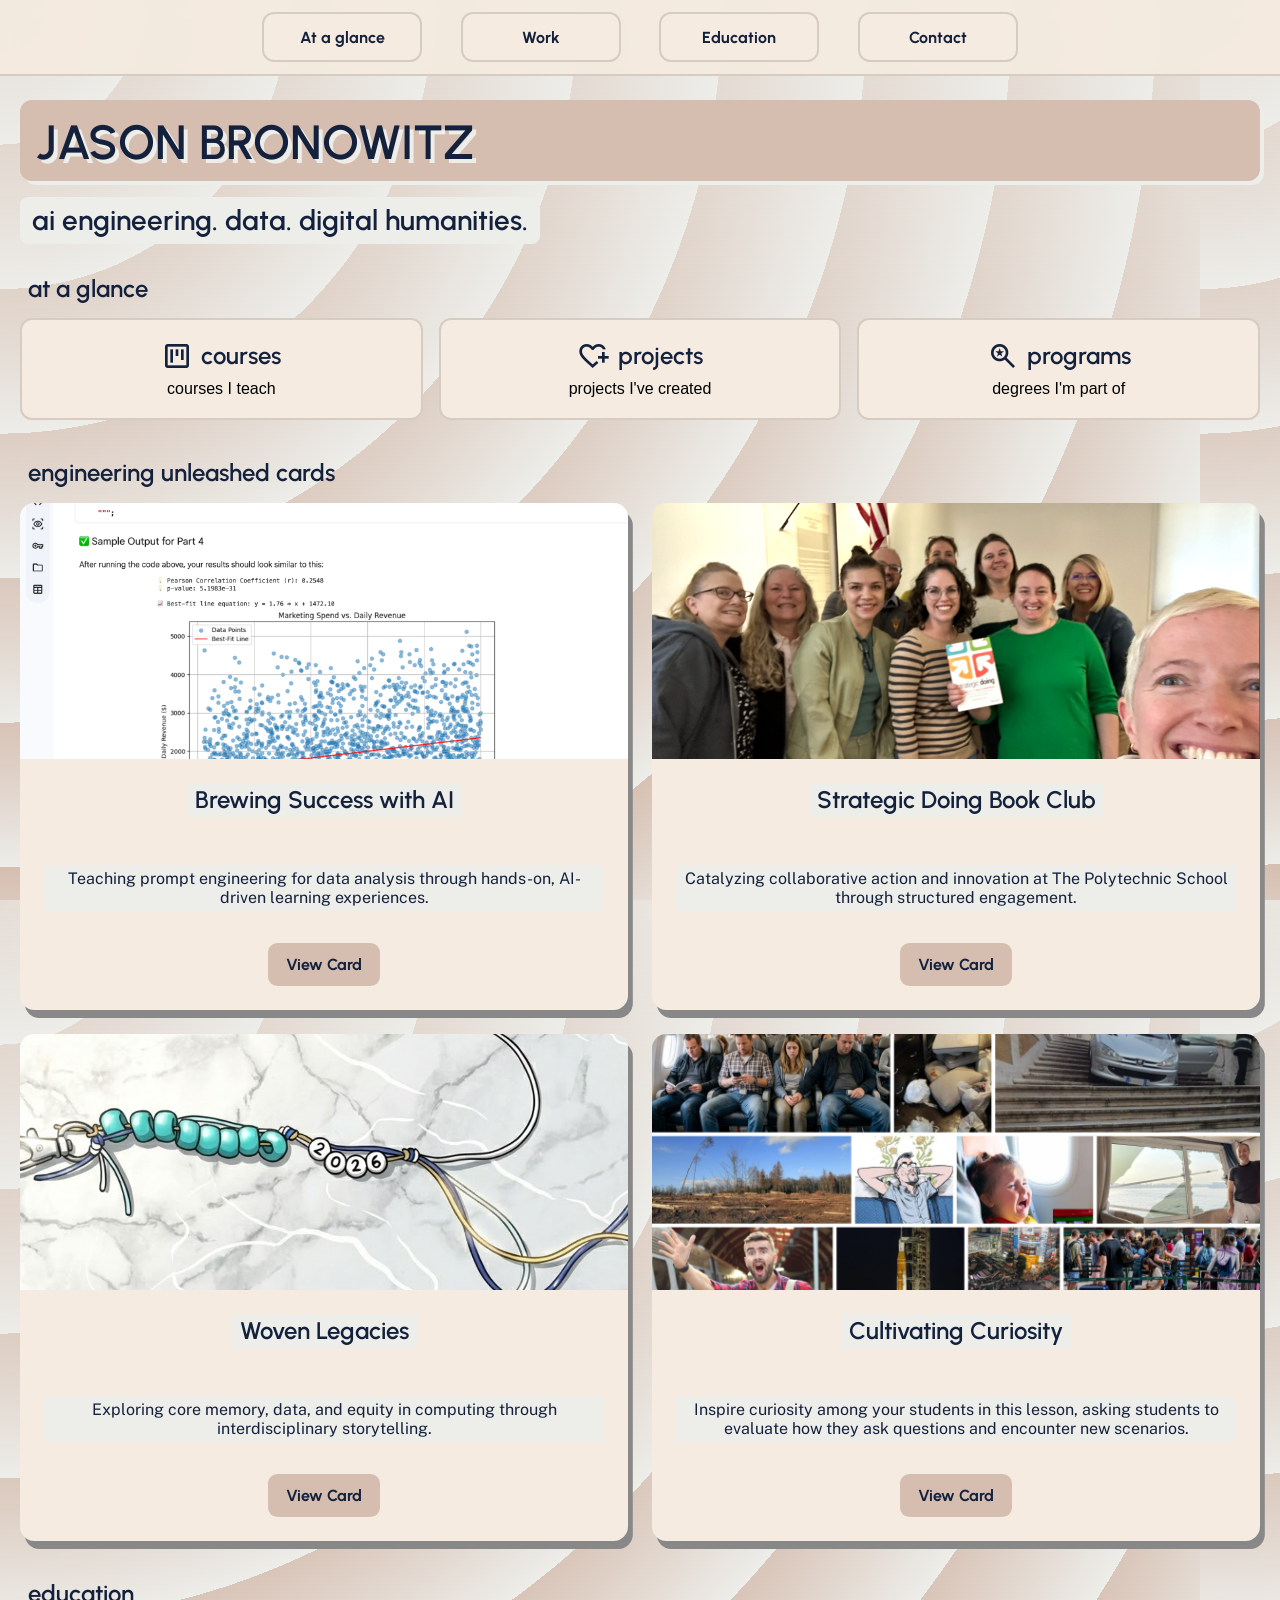
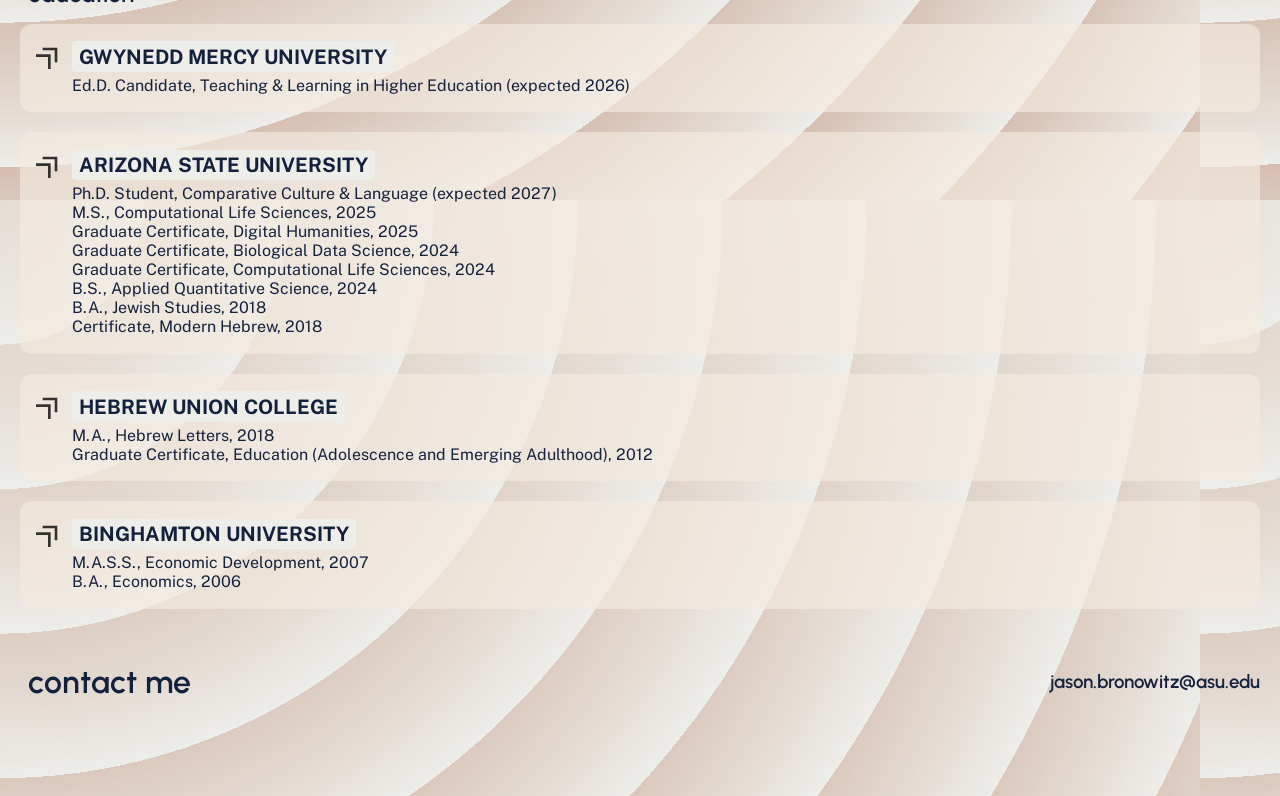
==== Week6/cards.html @ cd2df5f9 "Add files via upload" ====
<!DOCTYPE html>
<html lang="en">
<head>
    <meta charset="UTF-8">
    <meta name="viewport" content="width=device-width, initial-scale=1.0">
    <title>JASON BRONOWITZ // PORTFOLIO</title>

    <style>
        @import url('https://fonts.googleapis.com/css2?family=Public+Sans:ital,wght@0,100..900;1,100..900&family=Urbanist:ital,wght@0,100..900;1,100..900&display=swap');
        @import url('https://fonts.googleapis.com/css2?family=Material+Symbols+Outlined');
    </style>

    <link rel="stylesheet" href="./styles.css">
</head>
<body>
    <nav class="stickyNav" aria-label="Primary">
        <div class="navButtons">
            <button type="button" onclick="document.getElementById('glance').scrollIntoView({behavior:'smooth'})">At a glance</button>
            <button type="button" onclick="document.getElementById('work').scrollIntoView({behavior:'smooth'})">Work</button>
            <button type="button" onclick="document.getElementById('education').scrollIntoView({behavior:'smooth'})">Education</button>
            <button type="button" onclick="document.getElementById('contact').scrollIntoView({behavior:'smooth'})">Contact</button>
        </div>
    </nav>

    <header class="siteHeader">
        <h1>JASON BRONOWITZ</h1>
    </header>

    <main>
        <div class="title">
            <h3>ai engineering. data. digital humanities.</h3>
        </div>

        <section id="glance" class="atAGlance">
            <h1>at a glance</h1>

            <div class="cards">
                <button id="courses" type="button">
                    <h3>
                        <span class="material-symbols-outlined">view_kanban</span>
                        courses
                    </h3>
                    <p>courses I teach</p>
                </button>

                <button id="projects" type="button">
                    <h3>
                        <span class="material-symbols-outlined">heart_plus</span>
                        projects
                    </h3>
                    <p>projects I've created</p>
                </button>

                <button id="programs" type="button">
                    <h3>
                        <span class="material-symbols-outlined">saved_search</span>
                        programs
                    </h3>
                    <p>degrees I'm part of</p>
                </button>
            </div>
        </section>

        <section id="work" class="engineeringCards">
            <h1>engineering unleashed cards</h1>

            <div class="cardGrid">
                <div class="card">
                    <img src="./assets/brewing.png" alt="Brewing Success with AI">
                    <div class="cardBody">
                        <h1>Brewing Success with AI</h1>
                        <p>Teaching prompt engineering for data analysis through hands-on, AI-driven learning experiences.</p>
                        <button class="cardBtn">
                            View Card
                        </button>
                    </div>
                </div>

                <div class="card">
                    <img src="./assets/strategicdoing.png" alt="Strategic Doing Book Club">
                    <div class="cardBody">
                        <h1>Strategic Doing Book Club</h1>
                        <p>Catalyzing collaborative action and innovation at The Polytechnic School through structured engagement.</p>
                        <button class="cardBtn">
                            View Card
                        </button>
                    </div>
                </div>

                <div class="card">
                    <img src="./assets/weaving.png" alt="Woven Legacies">
                    <div class="cardBody">
                        <h1>Woven Legacies</h1>
                        <p>Exploring core memory, data, and equity in computing through interdisciplinary storytelling.</p>
                        <button class="cardBtn">
                            View Card
                        </button>
                    </div>
                </div>

                <div class="card">
                    <img src="./assets/curiosity.png" alt="Cultivating Curiosity">
                    <div class="cardBody">
                        <h1>Cultivating Curiosity</h1>
                        <p>Inspire curiosity among your students in this lesson, asking students to evaluate how they ask questions and encounter new scenarios.</p>
                        <button class="cardBtn">
                            View Card
                        </button>
                    </div>
                </div> 
            </div>
        </section>

        <section id="education" class="education">
            <h1>education</h1>

            <ul>
                <li>
                    <span class="school">GWYNEDD MERCY UNIVERSITY</span><br>
                    Ed.D. Candidate, Teaching & Learning in Higher Education (expected 2026)
                </li>

                <li>
                    <span class="school">ARIZONA STATE UNIVERSITY</span><br>
                    Ph.D. Student, Comparative Culture & Language (expected 2027)<br>
                    M.S., Computational Life Sciences, 2025<br>
                    Graduate Certificate, Digital Humanities, 2025<br>
                    Graduate Certificate, Biological Data Science, 2024<br>
                    Graduate Certificate, Computational Life Sciences, 2024<br>
                    B.S., Applied Quantitative Science, 2024<br>
                    B.A., Jewish Studies, 2018<br>
                    Certificate, Modern Hebrew, 2018
                </li>

                <li>
                    <span class="school">HEBREW UNION COLLEGE</span><br>
                    M.A., Hebrew Letters, 2018<br>
                    Graduate Certificate, Education (Adolescence and Emerging Adulthood), 2012
                </li>

                <li>
                    <span class="school">BINGHAMTON UNIVERSITY</span><br>
                    M.A.S.S., Economic Development, 2007<br>
                    B.A., Economics, 2006
                </li>
            </ul>
        </section>
    </main>

    <footer id="contact">
        <h1>contact me</h1>
        <h3>jason.bronowitz@asu.edu</h3>
    </footer>
<script src="./script.js"></script>
</body>
</html>
---- Week6/styles.css ----
:root {
    --space: 0.5rem;
    --text-color: #14213d;
    --bg-color: #edede9;
    --parchment: #edede9ff;
    --dust-grey: #d6ccc2ff;
    --linen: #f5ebe0ff;
    --powder-petal: #e3d5caff;
    --almond-silk: #d5bdafff;
    font-size: 16px;
}

* {
    box-sizing: border-box;
}

html {
    scroll-behavior: smooth;
}

body {
    background-image: url('./assets/wavy-css-pattern-by-magicpattern.png');
    font-family: "Public Sans", sans-serif;
    font-optical-sizing: auto;
    font-style: normal;
    font-size: 1rem;
    color: var(--text-color);
    padding: 0 1.25rem 2rem;
    margin: 0;
}

main {
    max-width: 80rem;
    margin: 0 auto;
}

h1, h2, h3, h4, h5, h6 {
    font-family: "Urbanist", sans-serif;
    font-optical-sizing: auto;
    font-weight: 600;
    color: var(--text-color);
    line-height: 1.1;
    margin-top: 0;
}

.stickyNav {
    position: sticky;
    top: 0;
    z-index: 1000;
    padding: 0.75rem 0;
    margin: 0 -1.25rem 1.5rem;
    background: rgba(245, 235, 224, 0.92);
    backdrop-filter: blur(8px);
    border-bottom: 0.125rem solid var(--dust-grey);
}

.navButtons {
    width: min(100%, 52rem);
    margin: 0 auto;
    display: flex;
    justify-content: space-evenly;
    align-items: center;
    gap: 1rem;
    padding: 0 1rem;
}

.navButtons button {
    flex: 0 1 10rem;
    white-space: nowrap;
    padding: 0.85rem 1rem;
    border: 0.125rem solid var(--dust-grey);
    border-radius: 0.75rem;
    background-color: var(--linen);
    color: var(--text-color);
    font-family: "Urbanist", sans-serif;
    font-size: 1rem;
    font-weight: 700;
    cursor: pointer;
    transition: transform 0.15s ease, background-color 0.15s ease, border-color 0.15s ease;
}

.navButtons button:hover {
    background-color: var(--powder-petal);
    border-color: var(--almond-silk);
    transform: translateY(-0.125rem);
}

.siteHeader {
    background-color: var(--almond-silk);
    padding: 1rem 1rem 0.75rem;
    margin-bottom: 1rem;
    border-radius: 0.75rem;
    box-shadow: 0.25rem 0.25rem 0 var(--parchment);
}

.siteHeader h1 {
    font-size: 3rem;
    margin: 0;
    text-shadow: 0.25rem 0.25rem var(--parchment);
}

.title {
    margin: 1rem 0 1.5rem;
}

.title h3 {
    background-color: var(--parchment);
    padding: 0.5rem 0.75rem;
    font-size: 1.75rem;
    margin: 0;
    display: inline-block;
    border-radius: 0.5rem;
}

.atAGlance,
.engineeringCards,
.education,
footer {
    margin-top: 2rem;
    margin-bottom: 2rem;
}

.atAGlance h1,
.education h1,
footer h1,
.engineeringCards h1 {
    padding-left: 0.5rem;
    margin-bottom: 1rem;
}

.cards {
    display: flex;
    flex-wrap: wrap;
    gap: 1rem;
    align-items: stretch;
}

.cards button {
    flex: 1 1 14rem;
    background-color: var(--linen);
    border: 0.125rem solid var(--dust-grey);
    border-radius: 0.75rem;
    padding: 1.25rem;
    text-align: center;
    cursor: pointer;
    display: flex;
    flex-direction: column;
    align-items: center;
    justify-content: center;
    gap: 0.5rem;
    transition: transform 0.15s ease, background-color 0.15s ease, border-color 0.15s ease;
}

.cards button:hover {
    background-color: var(--powder-petal);
    border-color: var(--almond-silk);
    transform: translateY(-0.125rem);
}

.cards button:active {
    transform: translateY(0);
}

.cards button h3 {
    font-size: 1.5rem;
    display: flex;
    align-items: center;
    justify-content: center;
    gap: 0.5rem;
    margin: 0;
    white-space: nowrap;
}

.cards button p {
    font-size: 1rem;
    margin: 0;
}

.material-symbols-outlined {
    font-variation-settings:
        'FILL' 0,
        'wght' 400,
        'GRAD' 0,
        'opsz' 24;
    font-size: 2rem;
    line-height: 1;
    display: inline-flex;
    align-items: center;
}

.engineeringCards {
    margin-top: 2.5rem;
    margin-bottom: 2.5rem;
}

.cardGrid {
    display: grid;
    grid-template-columns: repeat(2, minmax(0, 1fr));
    grid-auto-rows: 1fr;
    gap: 1.5rem;
    align-items: stretch;
}

.card {
    display: grid;
    grid-template-rows: 16rem 1fr;
    width: 100%;
    background-color: var(--linen);
    border-radius: 0.9rem;
    box-shadow: 0.3rem 0.5rem #888888;
    overflow: hidden;
}

.card img {
    width: 100%;
    height: 100%;
    object-fit: cover;
    display: block;
}

.cardBody {
    display: flex;
    flex-direction: column;
    align-items: center;
    justify-content: space-between;
    gap: 1rem;
    padding: 1.5rem;
    text-align: center;
    flex-wrap: nowrap;
}

.cardBody h1,
.cardBody p {
    background-color: var(--parchment);
    padding: 0.25rem 0.5rem;
    border-radius: 4px;
}

.cardBody button {
    padding: 0.75rem 1.1rem;
    border: none;
    border-radius: 0.6rem;
    cursor: pointer;
    background-color: var(--almond-silk);
    color: var(--text-color);
    font-family: "Urbanist", sans-serif;
    font-size: 1rem;
    font-weight: 700;
}

.cardBody button:hover {
    background-color: var(--powder-petal);
}

.education ul {
    list-style: none;
    padding-left: 0;
    display: grid;
    gap: 1.25rem;
}

.education li {
    position: relative;
    padding: 1.1rem 1.1rem 1.1rem 3.25rem;
    background-color: rgba(245, 235, 224, 0.65);
    border-radius: 0.75rem;
}

.education li::before {
    content: "";
    position: absolute;
    left: 0.75rem;
    top: 1.1rem;
    width: 2rem;
    height: 2rem;
    background-image: url('./assets/arrows.svg');
    background-size: contain;
    background-repeat: no-repeat;
    opacity: 0.9;
}

.education li br + * {
    display: inline-block;
    padding-left: 0.25rem;
}

.school {
    display: inline-flex;
    align-items: center;
    gap: 0.35rem;
    background-color: var(--parchment);
    padding: 0.2rem 0.45rem;
    border-radius: 0.25rem;
    font-size: 1.25rem;
    margin-bottom: 0.25rem;
    font-weight: 700;
}

footer {
    display: flex;
    flex-wrap: wrap;
    align-items: center;
    justify-content: space-between;
    gap: 1rem;
    padding: 1.5rem 0 2rem;
}

footer h1,
footer h3 {
    margin: 0;
}

@media screen and (max-width: 720px) {
    :root {
        font-size: 12px;
    }

    body {
        padding-left: 0.75rem;
        padding-right: 0.75rem;
    }

.stickyNav {
    padding: 0.4rem 0;
}

.navButtons {
    flex-direction: row;
    flex-wrap: wrap;
    gap: 0.4rem;
}

.navButtons button {
    flex: 1 1 calc(50% - 0.4rem);
    width: auto;
    padding: 0.45rem 0.6rem;
    font-size: 0.8rem;
}

    .siteHeader h1 {
        font-size: 2.4rem;
    }

    .title h3 {
        font-size: 1.45rem;
        width: 100%;
    }

    .cards {
        flex-direction: column;
    }

    .cardGrid {
        grid-template-columns: 1fr;
    }

    .card {
        grid-template-rows: 40vh 1fr;
        min-height: 100vh;
    }

    .cardBody {
        padding: 1.25rem;
    }

    .cardBody h1 {
        font-size: 2rem;
    }

    .cardBody p {
        font-size: 1.1rem;
    }

    .education li {
        padding-left: 3.5rem;
    }

    footer {
        flex-direction: column;
        align-items: flex-start;
    }
}
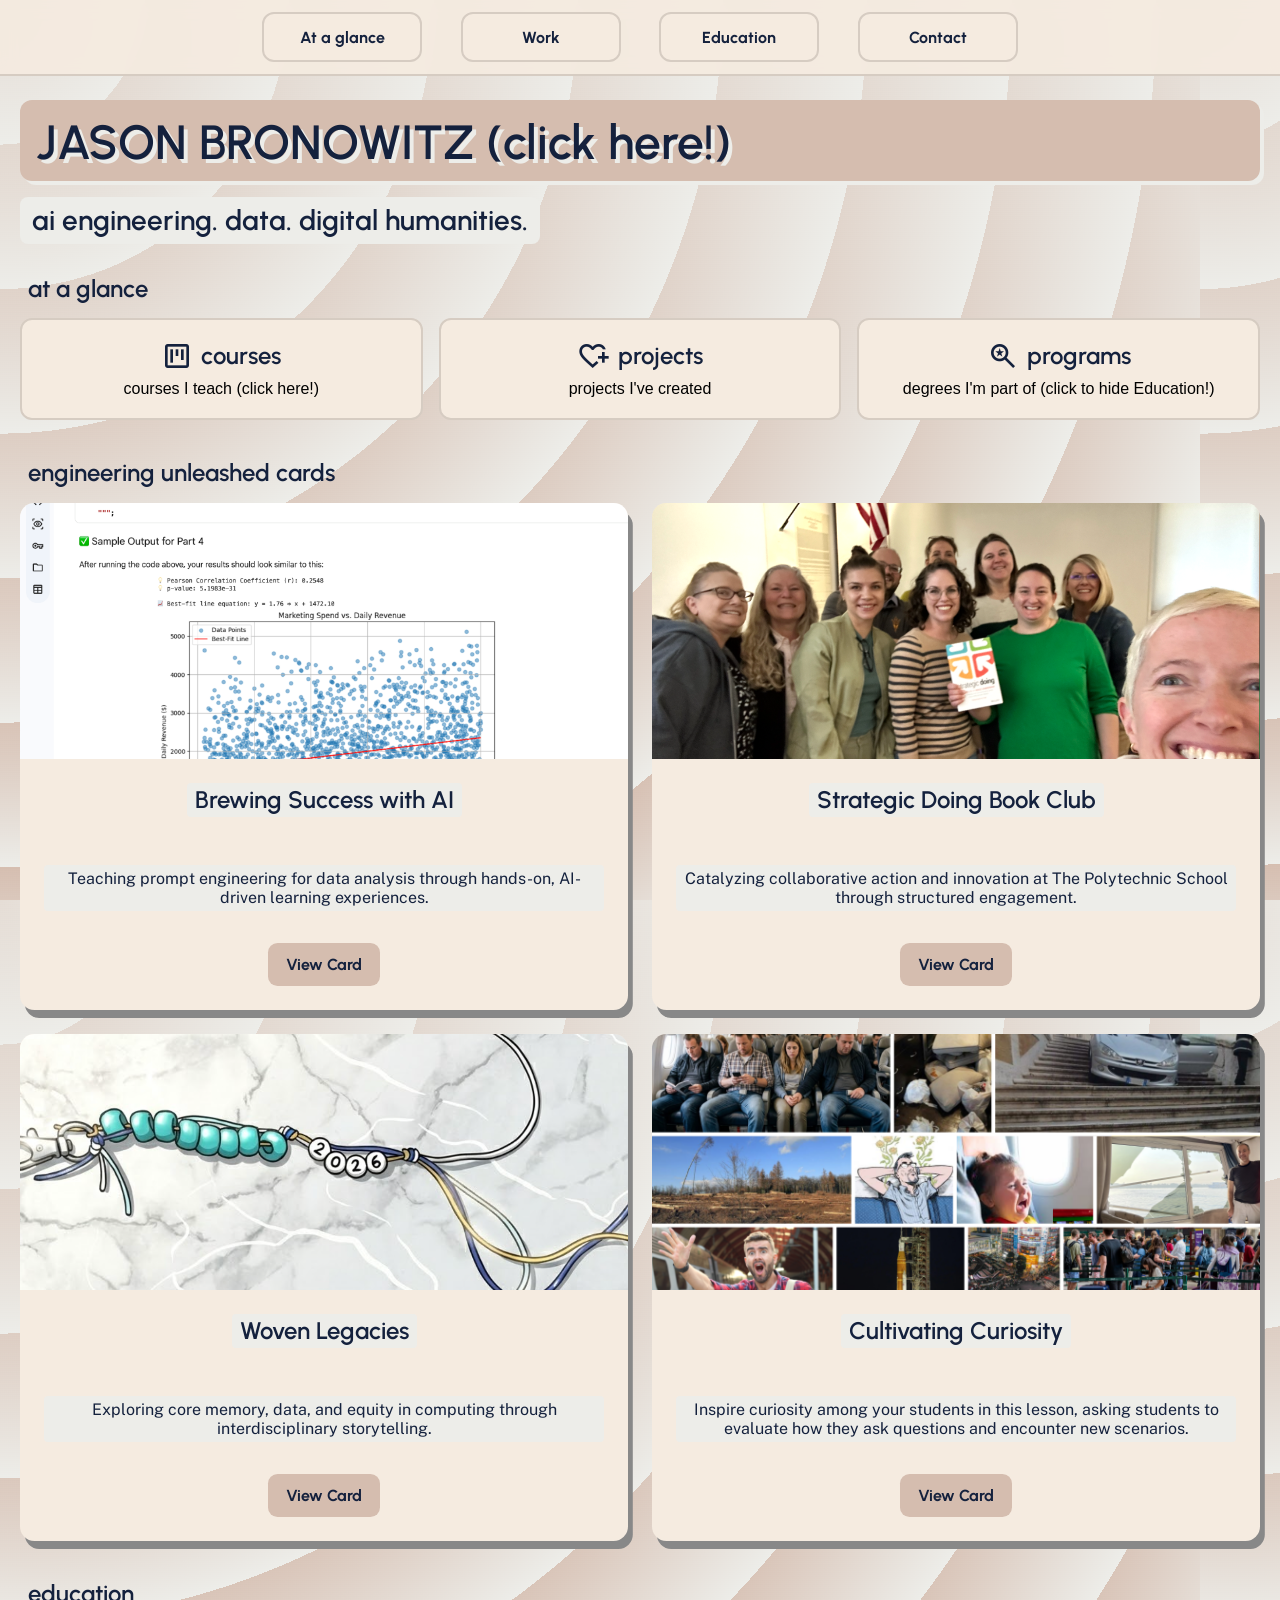
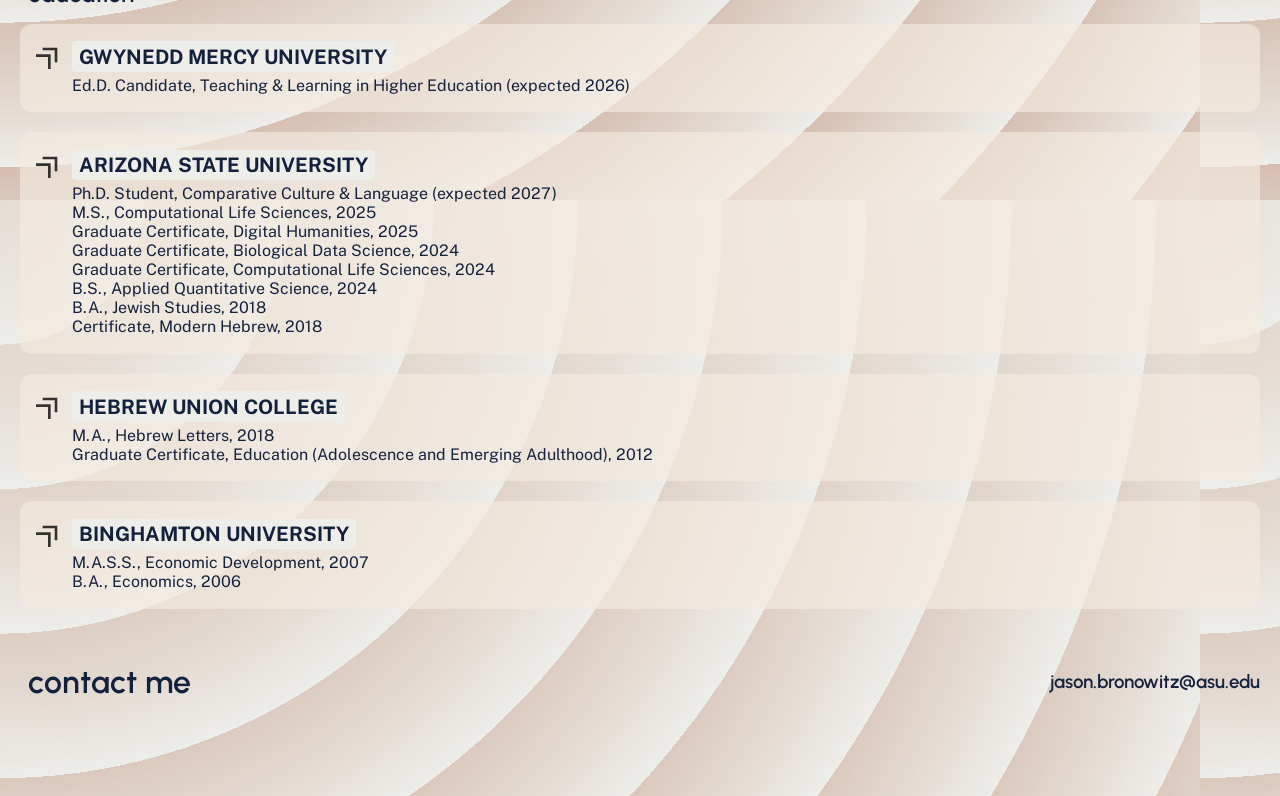
==== commit e50dde81: "Add files via upload" ====
--- a/Week6/cards.html
+++ b/Week6/cards.html
@@ -23,7 +23,7 @@
     </nav>
 
     <header class="siteHeader">
-        <h1>JASON BRONOWITZ</h1>
+        <h1>JASON BRONOWITZ (click here!)</h1>
     </header>
 
     <main>
@@ -40,7 +40,7 @@
                         <span class="material-symbols-outlined">view_kanban</span>
                         courses
                     </h3>
-                    <p>courses I teach</p>
+                    <p>courses I teach (click here!)</p>
                 </button>
 
                 <button id="projects" type="button">
@@ -56,7 +56,7 @@
                         <span class="material-symbols-outlined">saved_search</span>
                         programs
                     </h3>
-                    <p>degrees I'm part of</p>
+                    <p>degrees I'm part of (click to hide Education!)</p>
                 </button>
             </div>
         </section>
